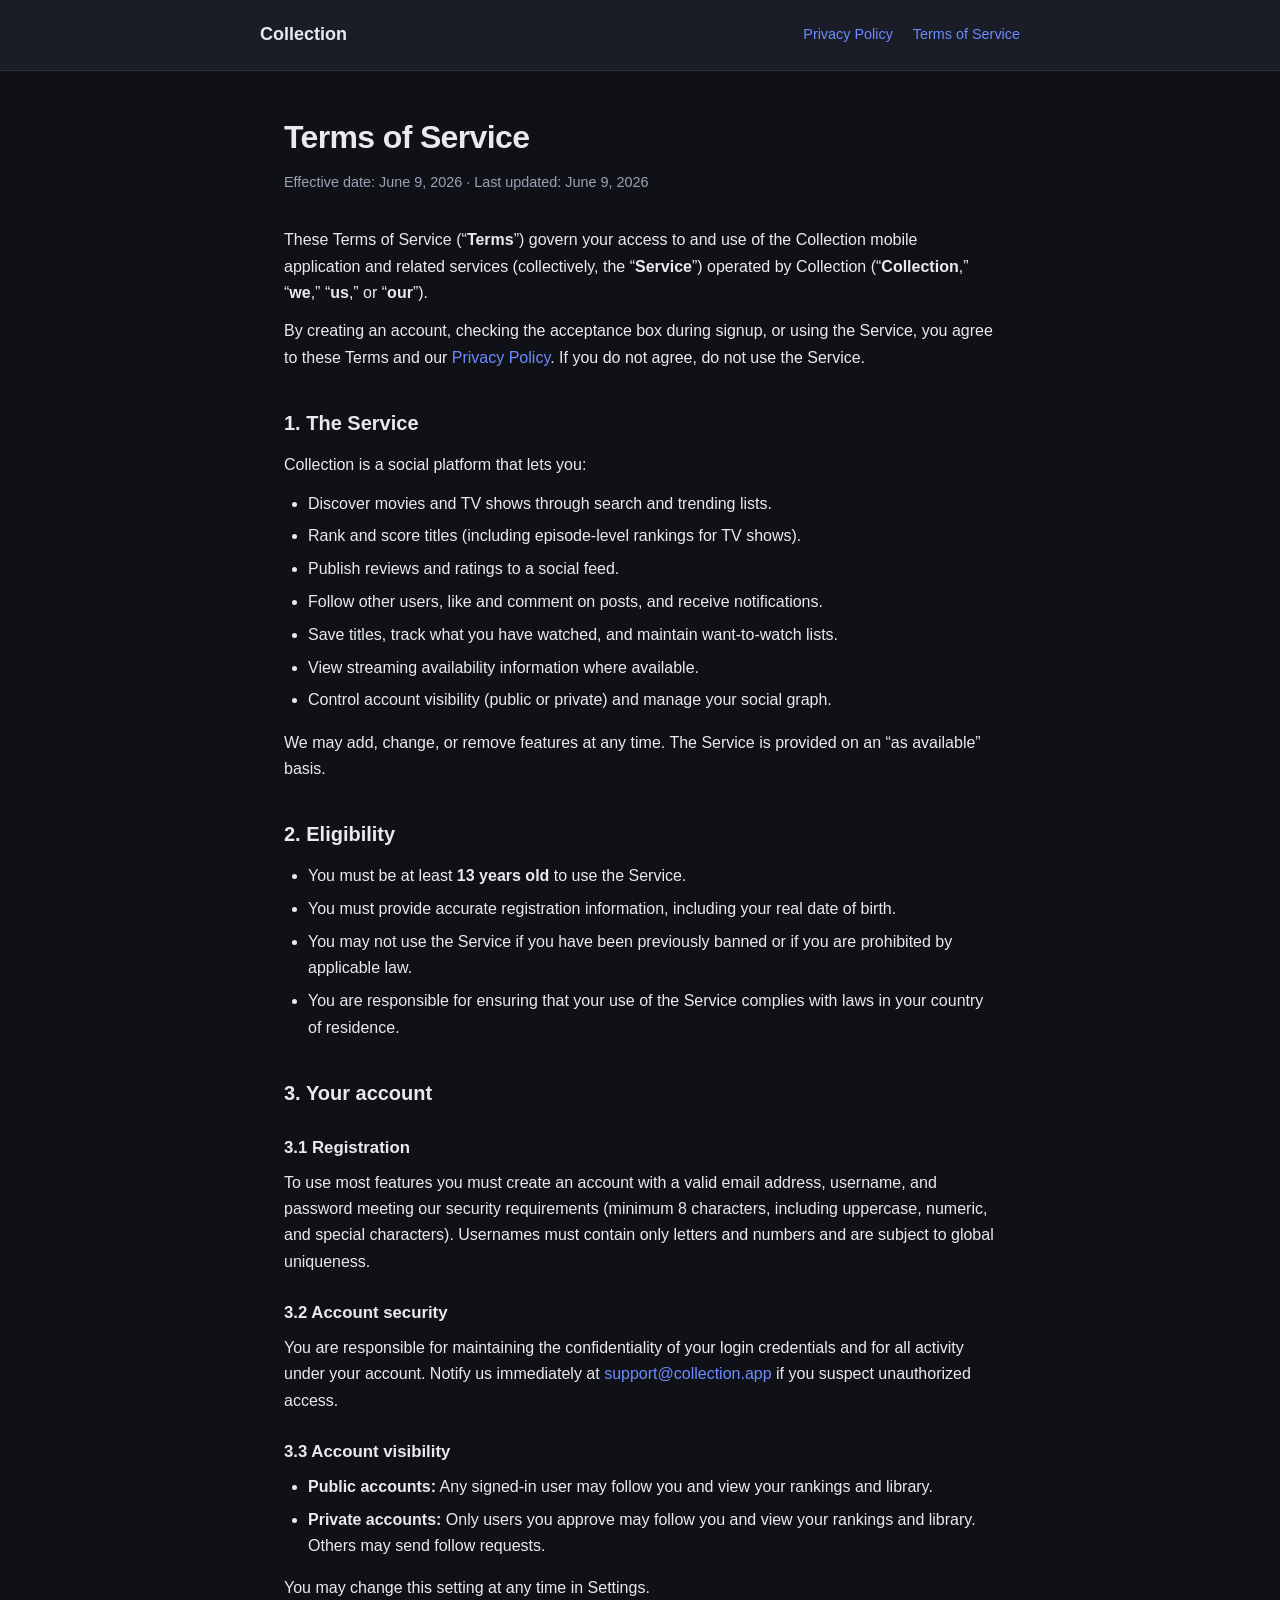
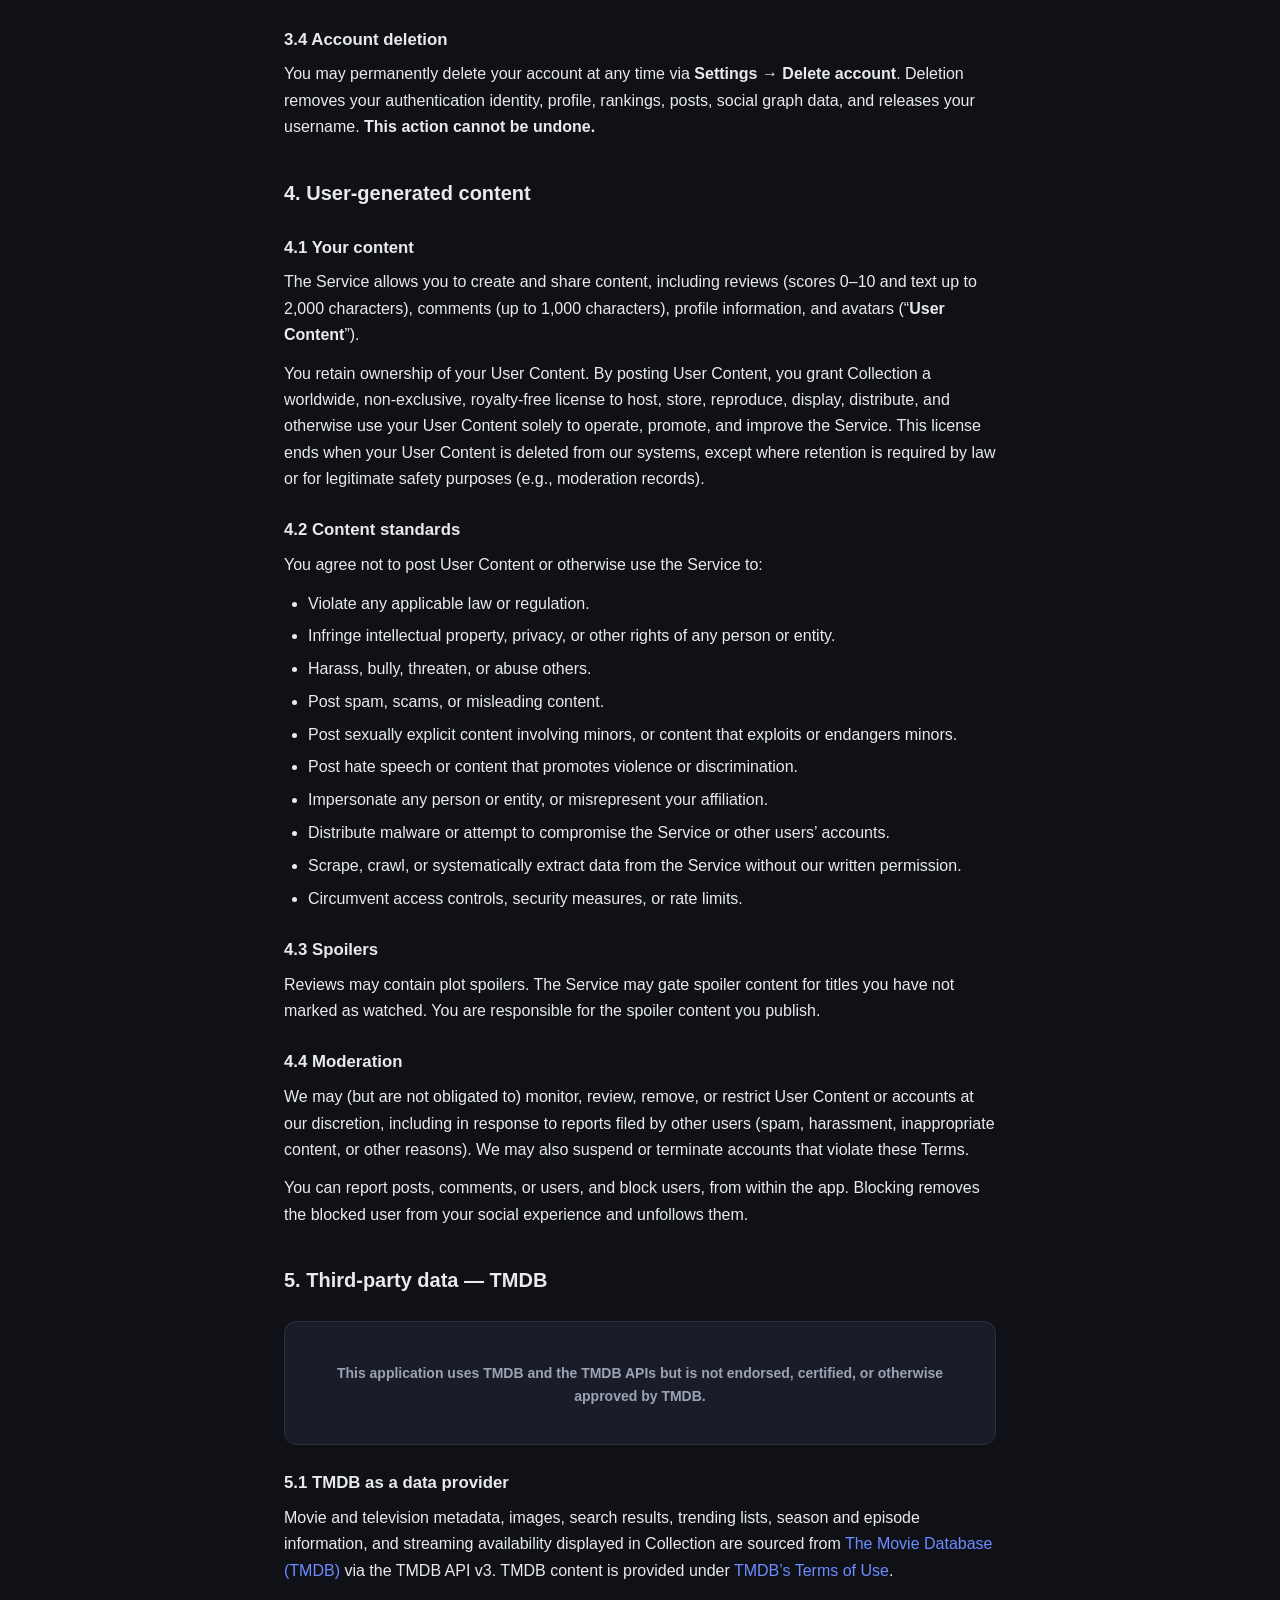
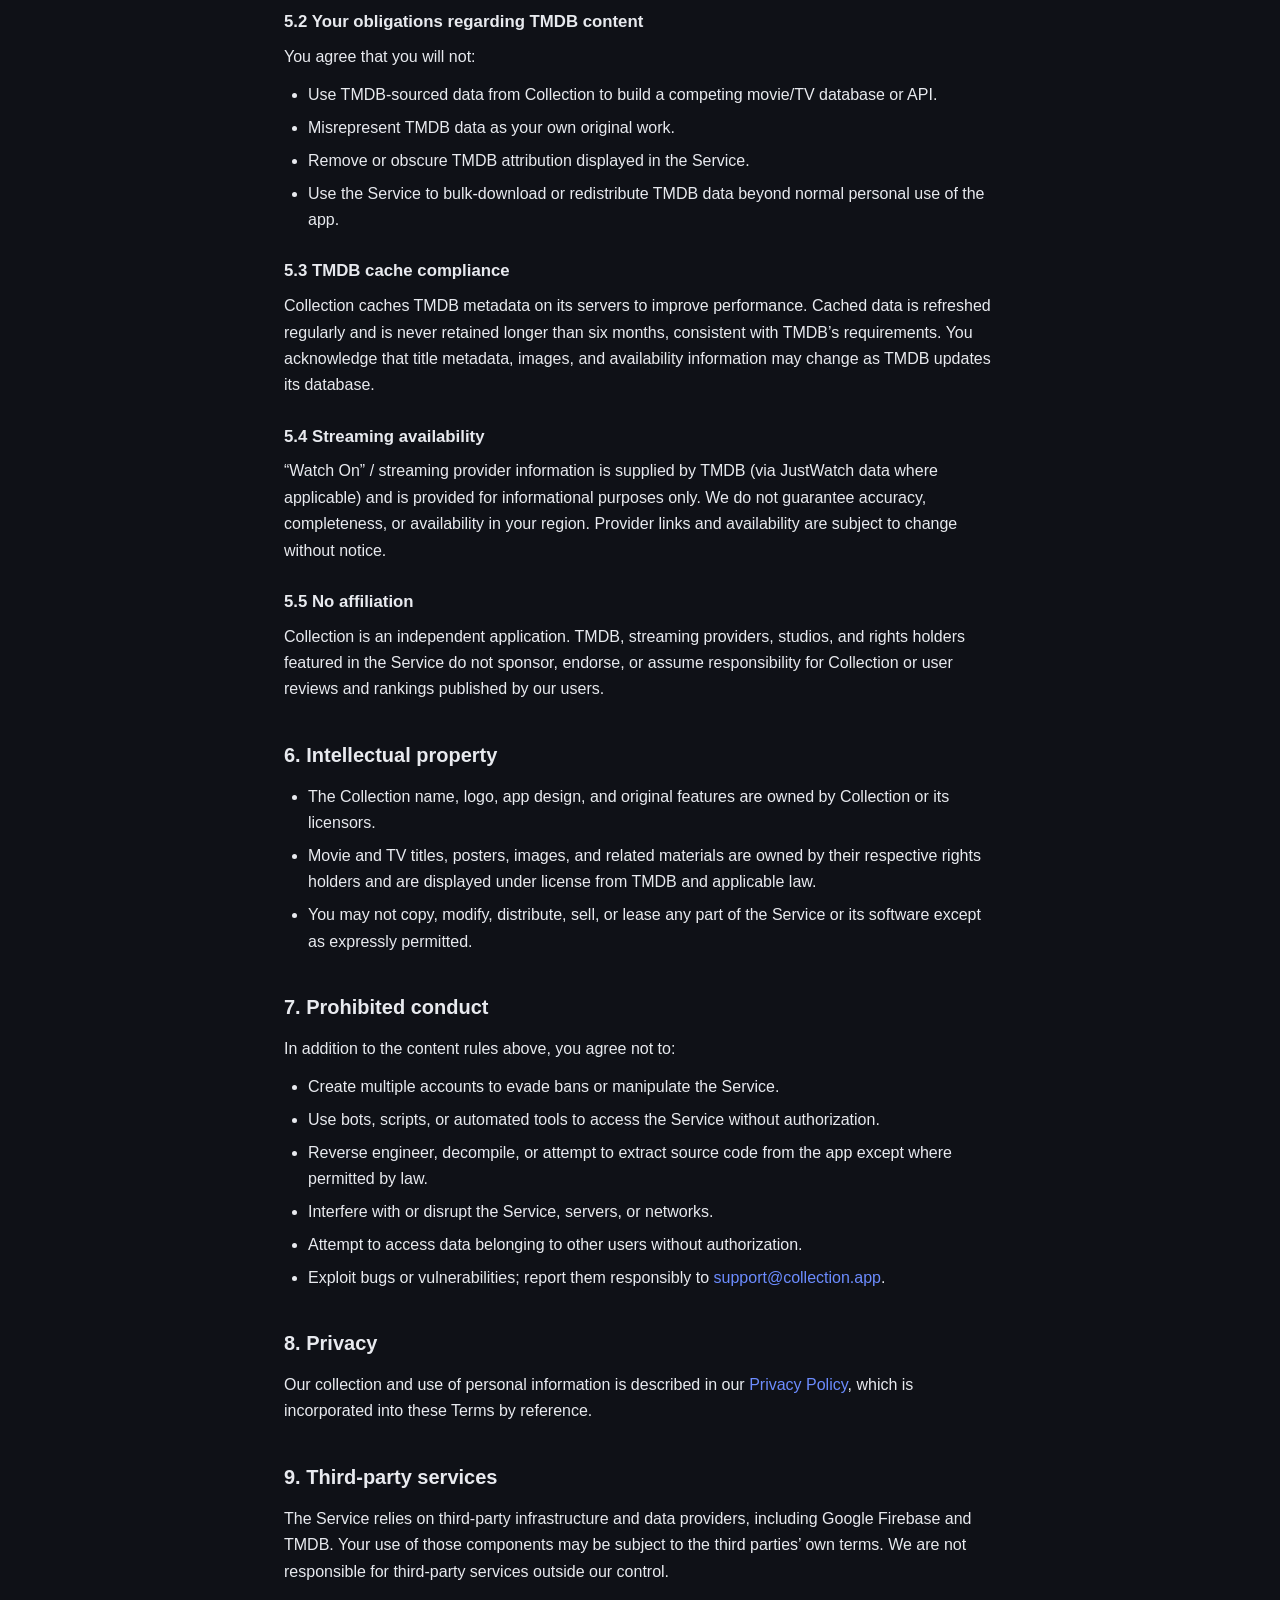
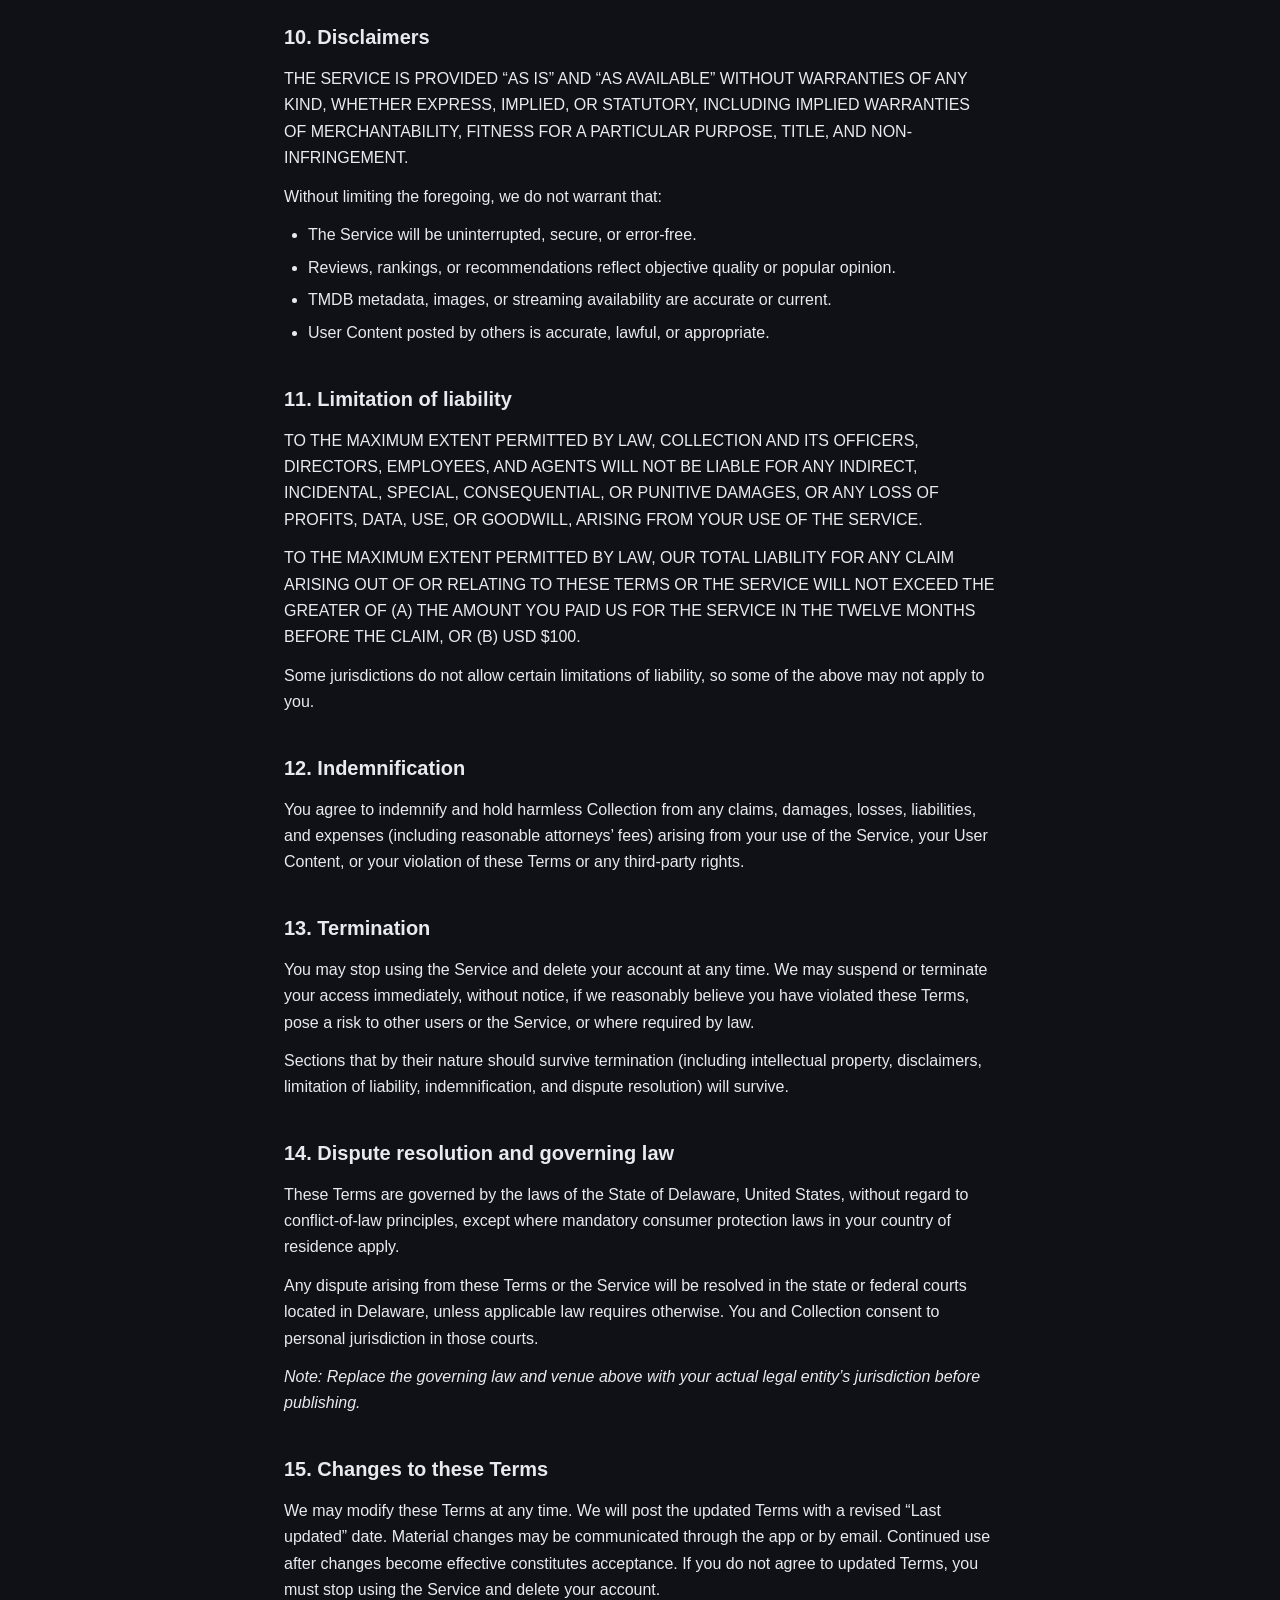
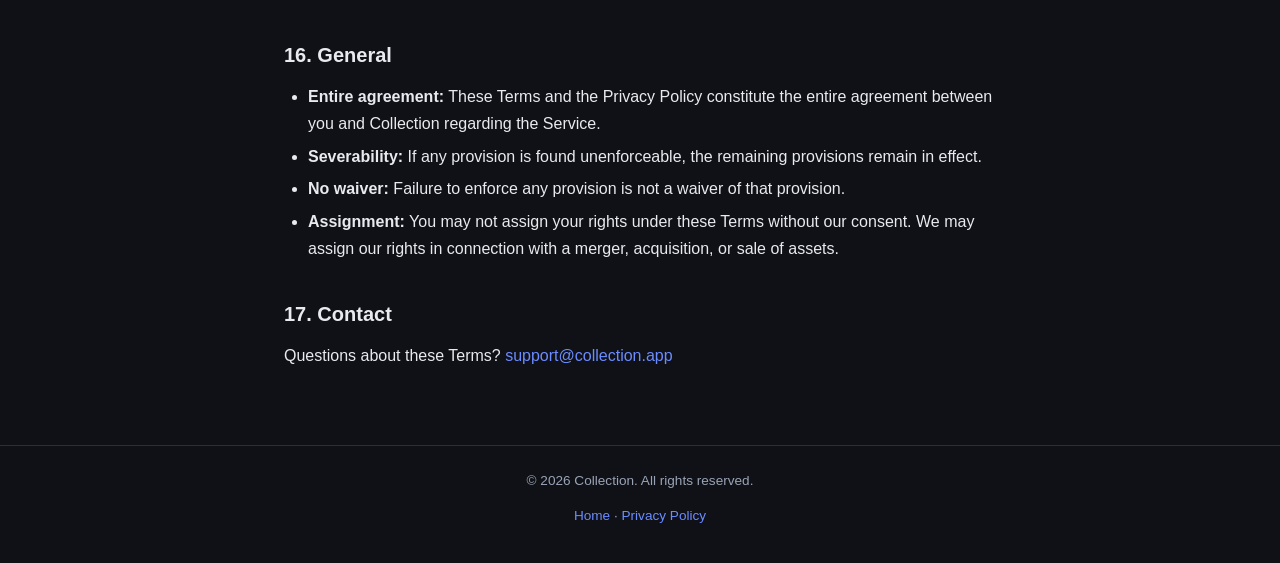
==== terms.html @ 260da407 "Create terms.html" ====
<!DOCTYPE html>
<html lang="en">
<head>
  <meta charset="UTF-8" />
  <meta name="viewport" content="width=device-width, initial-scale=1.0" />
  <meta name="description" content="Terms of Service for the Collection app." />
  <title>Terms of Service — Collection</title>
  <link rel="stylesheet" href="styles.css" />
</head>
<body>
  <header class="site-header">
    <div class="site-header-inner">
      <a href="index.html" class="brand">Collection</a>
      <nav class="nav-links">
        <a href="privacy.html">Privacy Policy</a>
        <a href="terms.html">Terms of Service</a>
      </nav>
    </div>
  </header>

  <main>
    <h1>Terms of Service</h1>
    <p class="meta">Effective date: June 9, 2026 · Last updated: June 9, 2026</p>

    <p>
      These Terms of Service (“<strong>Terms</strong>”) govern your access to and use of the
      Collection mobile application and related services (collectively, the “<strong>Service</strong>”)
      operated by Collection (“<strong>Collection</strong>,” “<strong>we</strong>,” “<strong>us</strong>,”
      or “<strong>our</strong>”).
    </p>
    <p>
      By creating an account, checking the acceptance box during signup, or using the Service,
      you agree to these Terms and our
      <a href="privacy.html">Privacy Policy</a>. If you do not agree, do not use the Service.
    </p>

    <h2>1. The Service</h2>
    <p>Collection is a social platform that lets you:</p>
    <ul>
      <li>Discover movies and TV shows through search and trending lists.</li>
      <li>Rank and score titles (including episode-level rankings for TV shows).</li>
      <li>Publish reviews and ratings to a social feed.</li>
      <li>Follow other users, like and comment on posts, and receive notifications.</li>
      <li>Save titles, track what you have watched, and maintain want-to-watch lists.</li>
      <li>View streaming availability information where available.</li>
      <li>Control account visibility (public or private) and manage your social graph.</li>
    </ul>
    <p>
      We may add, change, or remove features at any time. The Service is provided on an
      “as available” basis.
    </p>

    <h2>2. Eligibility</h2>
    <ul>
      <li>You must be at least <strong>13 years old</strong> to use the Service.</li>
      <li>You must provide accurate registration information, including your real date of birth.</li>
      <li>You may not use the Service if you have been previously banned or if you are prohibited by applicable law.</li>
      <li>You are responsible for ensuring that your use of the Service complies with laws in your country of residence.</li>
    </ul>

    <h2>3. Your account</h2>

    <h3>3.1 Registration</h3>
    <p>
      To use most features you must create an account with a valid email address, username,
      and password meeting our security requirements (minimum 8 characters, including uppercase,
      numeric, and special characters). Usernames must contain only letters and numbers and
      are subject to global uniqueness.
    </p>

    <h3>3.2 Account security</h3>
    <p>
      You are responsible for maintaining the confidentiality of your login credentials and
      for all activity under your account. Notify us immediately at
      <a href="mailto:support@collection.app">support@collection.app</a> if you suspect
      unauthorized access.
    </p>

    <h3>3.3 Account visibility</h3>
    <ul>
      <li><strong>Public accounts:</strong> Any signed-in user may follow you and view your rankings and library.</li>
      <li><strong>Private accounts:</strong> Only users you approve may follow you and view your rankings and library. Others may send follow requests.</li>
    </ul>
    <p>You may change this setting at any time in Settings.</p>

    <h3>3.4 Account deletion</h3>
    <p>
      You may permanently delete your account at any time via <strong>Settings → Delete account</strong>.
      Deletion removes your authentication identity, profile, rankings, posts, social graph data,
      and releases your username. <strong>This action cannot be undone.</strong>
    </p>

    <h2>4. User-generated content</h2>

    <h3>4.1 Your content</h3>
    <p>
      The Service allows you to create and share content, including reviews (scores 0–10 and
      text up to 2,000 characters), comments (up to 1,000 characters), profile information,
      and avatars (“<strong>User Content</strong>”).
    </p>
    <p>
      You retain ownership of your User Content. By posting User Content, you grant Collection
      a worldwide, non-exclusive, royalty-free license to host, store, reproduce, display,
      distribute, and otherwise use your User Content solely to operate, promote, and improve
      the Service. This license ends when your User Content is deleted from our systems,
      except where retention is required by law or for legitimate safety purposes (e.g.,
      moderation records).
    </p>

    <h3>4.2 Content standards</h3>
    <p>You agree not to post User Content or otherwise use the Service to:</p>
    <ul>
      <li>Violate any applicable law or regulation.</li>
      <li>Infringe intellectual property, privacy, or other rights of any person or entity.</li>
      <li>Harass, bully, threaten, or abuse others.</li>
      <li>Post spam, scams, or misleading content.</li>
      <li>Post sexually explicit content involving minors, or content that exploits or endangers minors.</li>
      <li>Post hate speech or content that promotes violence or discrimination.</li>
      <li>Impersonate any person or entity, or misrepresent your affiliation.</li>
      <li>Distribute malware or attempt to compromise the Service or other users’ accounts.</li>
      <li>Scrape, crawl, or systematically extract data from the Service without our written permission.</li>
      <li>Circumvent access controls, security measures, or rate limits.</li>
    </ul>

    <h3>4.3 Spoilers</h3>
    <p>
      Reviews may contain plot spoilers. The Service may gate spoiler content for titles you
      have not marked as watched. You are responsible for the spoiler content you publish.
    </p>

    <h3>4.4 Moderation</h3>
    <p>
      We may (but are not obligated to) monitor, review, remove, or restrict User Content
      or accounts at our discretion, including in response to reports filed by other users
      (spam, harassment, inappropriate content, or other reasons). We may also suspend or
      terminate accounts that violate these Terms.
    </p>
    <p>
      You can report posts, comments, or users, and block users, from within the app.
      Blocking removes the blocked user from your social experience and unfollows them.
    </p>

    <h2>5. Third-party data — TMDB</h2>

    <div class="card">
      <p class="tmdb-notice">
        <strong>This application uses TMDB and the TMDB APIs but is not endorsed, certified,
        or otherwise approved by TMDB.</strong>
      </p>
    </div>

    <h3>5.1 TMDB as a data provider</h3>
    <p>
      Movie and television metadata, images, search results, trending lists, season and episode
      information, and streaming availability displayed in Collection are sourced from
      <a href="https://www.themoviedb.org/" target="_blank" rel="noopener">The Movie Database (TMDB)</a>
      via the TMDB API v3. TMDB content is provided under
      <a href="https://www.themoviedb.org/terms-of-use" target="_blank" rel="noopener">TMDB’s Terms of Use</a>.
    </p>

    <h3>5.2 Your obligations regarding TMDB content</h3>
    <p>You agree that you will not:</p>
    <ul>
      <li>Use TMDB-sourced data from Collection to build a competing movie/TV database or API.</li>
      <li>Misrepresent TMDB data as your own original work.</li>
      <li>Remove or obscure TMDB attribution displayed in the Service.</li>
      <li>Use the Service to bulk-download or redistribute TMDB data beyond normal personal use of the app.</li>
    </ul>

    <h3>5.3 TMDB cache compliance</h3>
    <p>
      Collection caches TMDB metadata on its servers to improve performance. Cached data is
      refreshed regularly and is never retained longer than six months, consistent with TMDB’s
      requirements. You acknowledge that title metadata, images, and availability information
      may change as TMDB updates its database.
    </p>

    <h3>5.4 Streaming availability</h3>
    <p>
      “Watch On” / streaming provider information is supplied by TMDB (via JustWatch data
      where applicable) and is provided for informational purposes only. We do not guarantee
      accuracy, completeness, or availability in your region. Provider links and availability
      are subject to change without notice.
    </p>

    <h3>5.5 No affiliation</h3>
    <p>
      Collection is an independent application. TMDB, streaming providers, studios, and rights
      holders featured in the Service do not sponsor, endorse, or assume responsibility for
      Collection or user reviews and rankings published by our users.
    </p>

    <h2>6. Intellectual property</h2>
    <ul>
      <li>The Collection name, logo, app design, and original features are owned by Collection or its licensors.</li>
      <li>Movie and TV titles, posters, images, and related materials are owned by their respective rights holders and are displayed under license from TMDB and applicable law.</li>
      <li>You may not copy, modify, distribute, sell, or lease any part of the Service or its software except as expressly permitted.</li>
    </ul>

    <h2>7. Prohibited conduct</h2>
    <p>In addition to the content rules above, you agree not to:</p>
    <ul>
      <li>Create multiple accounts to evade bans or manipulate the Service.</li>
      <li>Use bots, scripts, or automated tools to access the Service without authorization.</li>
      <li>Reverse engineer, decompile, or attempt to extract source code from the app except where permitted by law.</li>
      <li>Interfere with or disrupt the Service, servers, or networks.</li>
      <li>Attempt to access data belonging to other users without authorization.</li>
      <li>Exploit bugs or vulnerabilities; report them responsibly to
        <a href="mailto:support@collection.app">support@collection.app</a>.</li>
    </ul>

    <h2>8. Privacy</h2>
    <p>
      Our collection and use of personal information is described in our
      <a href="privacy.html">Privacy Policy</a>, which is incorporated into these Terms by reference.
    </p>

    <h2>9. Third-party services</h2>
    <p>
      The Service relies on third-party infrastructure and data providers, including
      Google Firebase and TMDB. Your use of those components may be subject to the third
      parties’ own terms. We are not responsible for third-party services outside our control.
    </p>

    <h2>10. Disclaimers</h2>
    <p>
      THE SERVICE IS PROVIDED “AS IS” AND “AS AVAILABLE” WITHOUT WARRANTIES OF ANY KIND,
      WHETHER EXPRESS, IMPLIED, OR STATUTORY, INCLUDING IMPLIED WARRANTIES OF MERCHANTABILITY,
      FITNESS FOR A PARTICULAR PURPOSE, TITLE, AND NON-INFRINGEMENT.
    </p>
    <p>Without limiting the foregoing, we do not warrant that:</p>
    <ul>
      <li>The Service will be uninterrupted, secure, or error-free.</li>
      <li>Reviews, rankings, or recommendations reflect objective quality or popular opinion.</li>
      <li>TMDB metadata, images, or streaming availability are accurate or current.</li>
      <li>User Content posted by others is accurate, lawful, or appropriate.</li>
    </ul>

    <h2>11. Limitation of liability</h2>
    <p>
      TO THE MAXIMUM EXTENT PERMITTED BY LAW, COLLECTION AND ITS OFFICERS, DIRECTORS, EMPLOYEES,
      AND AGENTS WILL NOT BE LIABLE FOR ANY INDIRECT, INCIDENTAL, SPECIAL, CONSEQUENTIAL, OR
      PUNITIVE DAMAGES, OR ANY LOSS OF PROFITS, DATA, USE, OR GOODWILL, ARISING FROM YOUR
      USE OF THE SERVICE.
    </p>
    <p>
      TO THE MAXIMUM EXTENT PERMITTED BY LAW, OUR TOTAL LIABILITY FOR ANY CLAIM ARISING OUT OF
      OR RELATING TO THESE TERMS OR THE SERVICE WILL NOT EXCEED THE GREATER OF (A) THE AMOUNT
      YOU PAID US FOR THE SERVICE IN THE TWELVE MONTHS BEFORE THE CLAIM, OR (B) USD $100.
    </p>
    <p>
      Some jurisdictions do not allow certain limitations of liability, so some of the above
      may not apply to you.
    </p>

    <h2>12. Indemnification</h2>
    <p>
      You agree to indemnify and hold harmless Collection from any claims, damages, losses,
      liabilities, and expenses (including reasonable attorneys’ fees) arising from your use of
      the Service, your User Content, or your violation of these Terms or any third-party rights.
    </p>

    <h2>13. Termination</h2>
    <p>
      You may stop using the Service and delete your account at any time. We may suspend or
      terminate your access immediately, without notice, if we reasonably believe you have
      violated these Terms, pose a risk to other users or the Service, or where required by law.
    </p>
    <p>
      Sections that by their nature should survive termination (including intellectual property,
      disclaimers, limitation of liability, indemnification, and dispute resolution) will survive.
    </p>

    <h2>14. Dispute resolution and governing law</h2>
    <p>
      These Terms are governed by the laws of the State of Delaware, United States, without
      regard to conflict-of-law principles, except where mandatory consumer protection laws
      in your country of residence apply.
    </p>
    <p>
      Any dispute arising from these Terms or the Service will be resolved in the state or
      federal courts located in Delaware, unless applicable law requires otherwise. You and
      Collection consent to personal jurisdiction in those courts.
    </p>
    <p>
      <em>Note: Replace the governing law and venue above with your actual legal entity’s
      jurisdiction before publishing.</em>
    </p>

    <h2>15. Changes to these Terms</h2>
    <p>
      We may modify these Terms at any time. We will post the updated Terms with a revised
      “Last updated” date. Material changes may be communicated through the app or by email.
      Continued use after changes become effective constitutes acceptance. If you do not agree
      to updated Terms, you must stop using the Service and delete your account.
    </p>

    <h2>16. General</h2>
    <ul>
      <li><strong>Entire agreement:</strong> These Terms and the Privacy Policy constitute the entire agreement between you and Collection regarding the Service.</li>
      <li><strong>Severability:</strong> If any provision is found unenforceable, the remaining provisions remain in effect.</li>
      <li><strong>No waiver:</strong> Failure to enforce any provision is not a waiver of that provision.</li>
      <li><strong>Assignment:</strong> You may not assign your rights under these Terms without our consent. We may assign our rights in connection with a merger, acquisition, or sale of assets.</li>
    </ul>

    <h2>17. Contact</h2>
    <p>
      Questions about these Terms?
      <a href="mailto:support@collection.app">support@collection.app</a>
    </p>
  </main>

  <footer class="site-footer">
    <p>© 2026 Collection. All rights reserved.</p>
    <p>
      <a href="index.html">Home</a> ·
      <a href="privacy.html">Privacy Policy</a>
    </p>
  </footer>
</body>
</html>
---- styles.css ----
:root {
  --bg: #0f1117;
  --surface: #1a1d27;
  --border: #2a2f3d;
  --text: #e8eaef;
  --text-muted: #9aa3b5;
  --accent: #6c8cff;
  --accent-hover: #8aa4ff;
  --max-width: 760px;
  --radius: 12px;
}

* { box-sizing: border-box; margin: 0; padding: 0; }

html { scroll-behavior: smooth; }

body {
  font-family: -apple-system, BlinkMacSystemFont, "Segoe UI", Roboto, Helvetica, Arial, sans-serif;
  background: var(--bg);
  color: var(--text);
  line-height: 1.65;
  font-size: 16px;
}

a { color: var(--accent); text-decoration: none; }
a:hover { color: var(--accent-hover); text-decoration: underline; }

.site-header {
  border-bottom: 1px solid var(--border);
  background: var(--surface);
  padding: 1.25rem 1.5rem;
}

.site-header-inner {
  max-width: var(--max-width);
  margin: 0 auto;
  display: flex;
  align-items: center;
  justify-content: space-between;
  gap: 1rem;
}

.brand {
  font-weight: 700;
  font-size: 1.125rem;
  color: var(--text);
  text-decoration: none;
}

.brand:hover { color: var(--accent); text-decoration: none; }

.nav-links {
  display: flex;
  gap: 1.25rem;
  font-size: 0.9rem;
}

main {
  max-width: var(--max-width);
  margin: 0 auto;
  padding: 2.5rem 1.5rem 4rem;
}

h1 {
  font-size: 2rem;
  font-weight: 700;
  margin-bottom: 0.5rem;
  letter-spacing: -0.02em;
}

h2 {
  font-size: 1.25rem;
  font-weight: 600;
  margin: 2.25rem 0 0.75rem;
  color: var(--text);
}

h3 {
  font-size: 1.05rem;
  font-weight: 600;
  margin: 1.5rem 0 0.5rem;
}

.meta {
  color: var(--text-muted);
  font-size: 0.9rem;
  margin-bottom: 2rem;
}

p, li { margin-bottom: 0.75rem; }

ul, ol {
  padding-left: 1.5rem;
  margin-bottom: 1rem;
}

li { margin-bottom: 0.4rem; }

.card {
  background: var(--surface);
  border: 1px solid var(--border);
  border-radius: var(--radius);
  padding: 1.5rem;
  margin: 1.5rem 0;
}

.card-muted { color: var(--text-muted); font-size: 0.9rem; }

.tmdb-notice {
  text-align: center;
  font-size: 0.875rem;
  color: var(--text-muted);
  margin-top: 1rem;
}

.hero {
  text-align: center;
  padding: 3rem 0 2rem;
}

.hero h1 { font-size: 2.5rem; }

.hero p {
  color: var(--text-muted);
  font-size: 1.1rem;
  max-width: 520px;
  margin: 0.75rem auto 2rem;
}

.btn-row {
  display: flex;
  gap: 1rem;
  justify-content: center;
  flex-wrap: wrap;
}

.btn {
  display: inline-block;
  padding: 0.75rem 1.5rem;
  border-radius: 8px;
  font-weight: 600;
  font-size: 0.95rem;
  text-decoration: none;
  transition: background 0.15s;
}

.btn-primary {
  background: var(--accent);
  color: #fff;
}

.btn-primary:hover {
  background: var(--accent-hover);
  color: #fff;
  text-decoration: none;
}

.btn-secondary {
  background: transparent;
  color: var(--text);
  border: 1px solid var(--border);
}

.btn-secondary:hover {
  border-color: var(--accent);
  color: var(--accent);
  text-decoration: none;
}

.site-footer {
  border-top: 1px solid var(--border);
  padding: 1.5rem;
  text-align: center;
  color: var(--text-muted);
  font-size: 0.85rem;
}

@media (max-width: 600px) {
  .nav-links { gap: 0.75rem; font-size: 0.8rem; }
  h1 { font-size: 1.6rem; }
  .hero h1 { font-size: 2rem; }
}
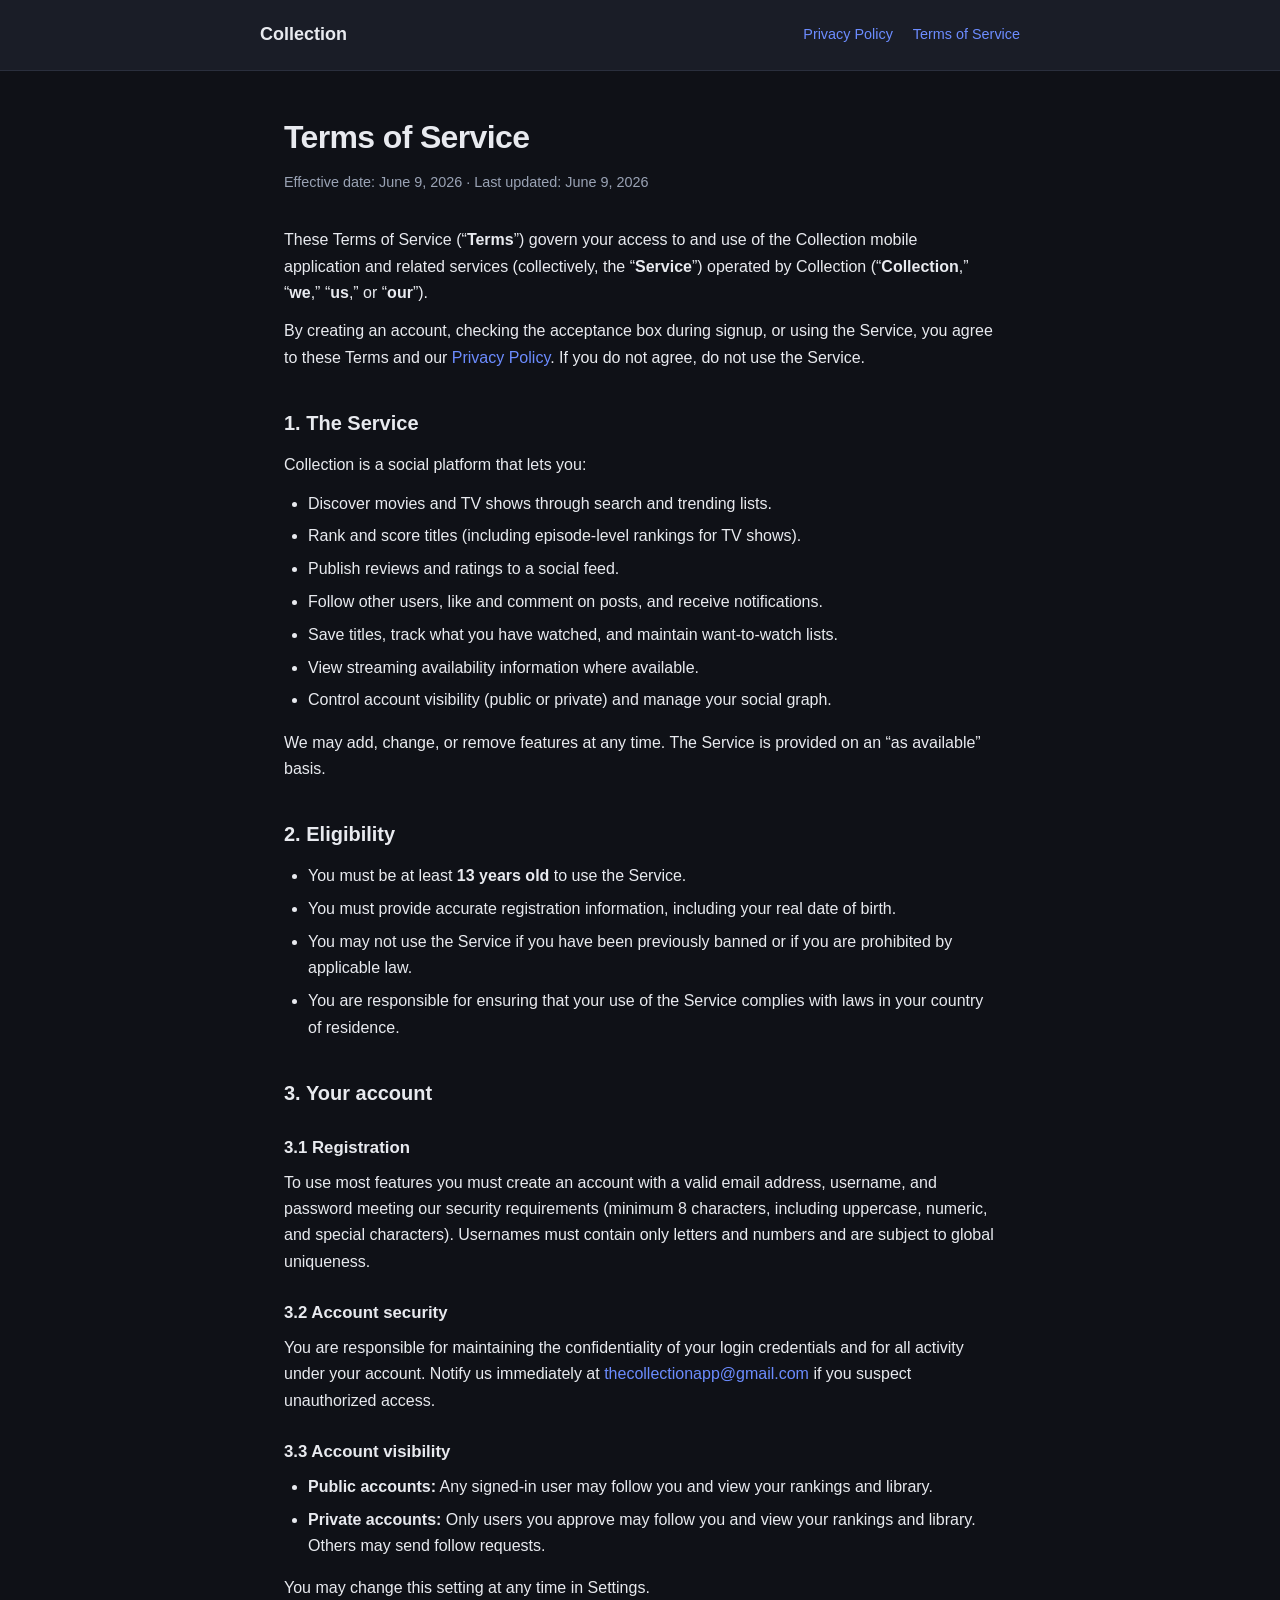
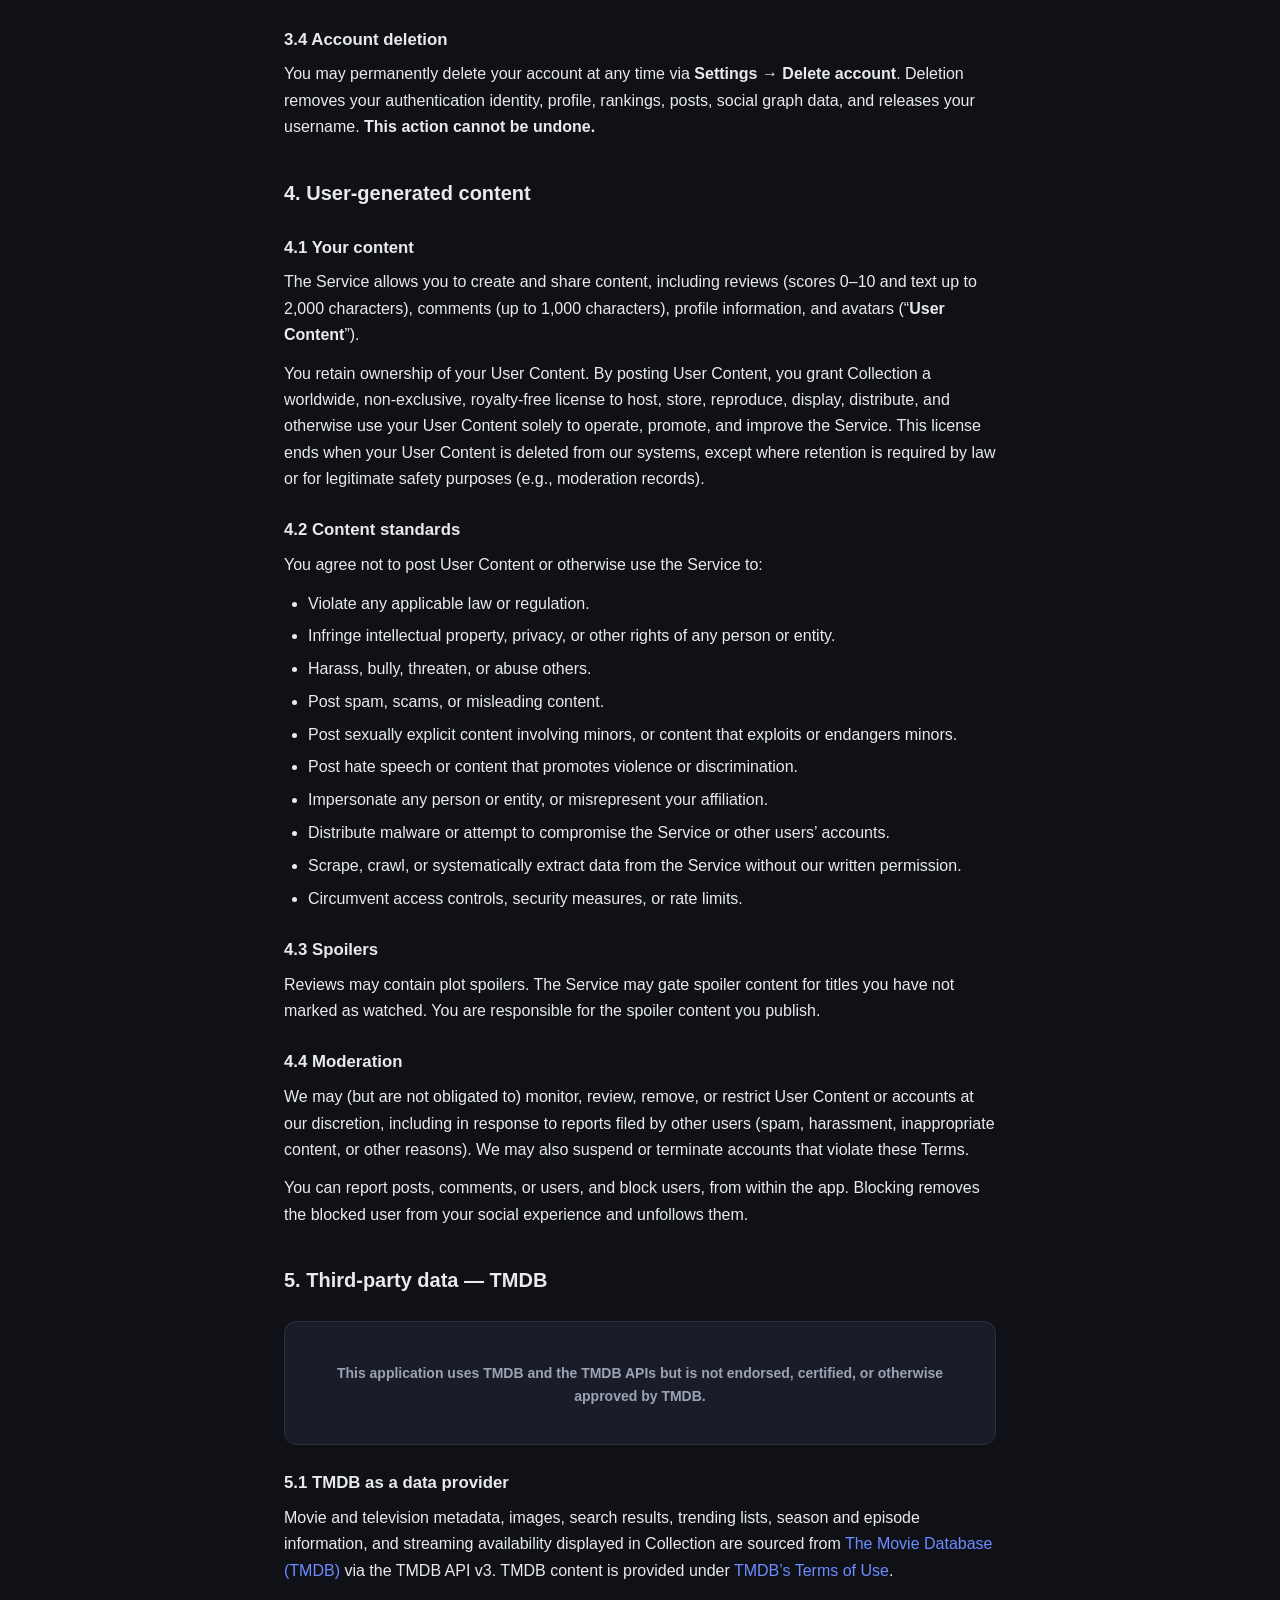
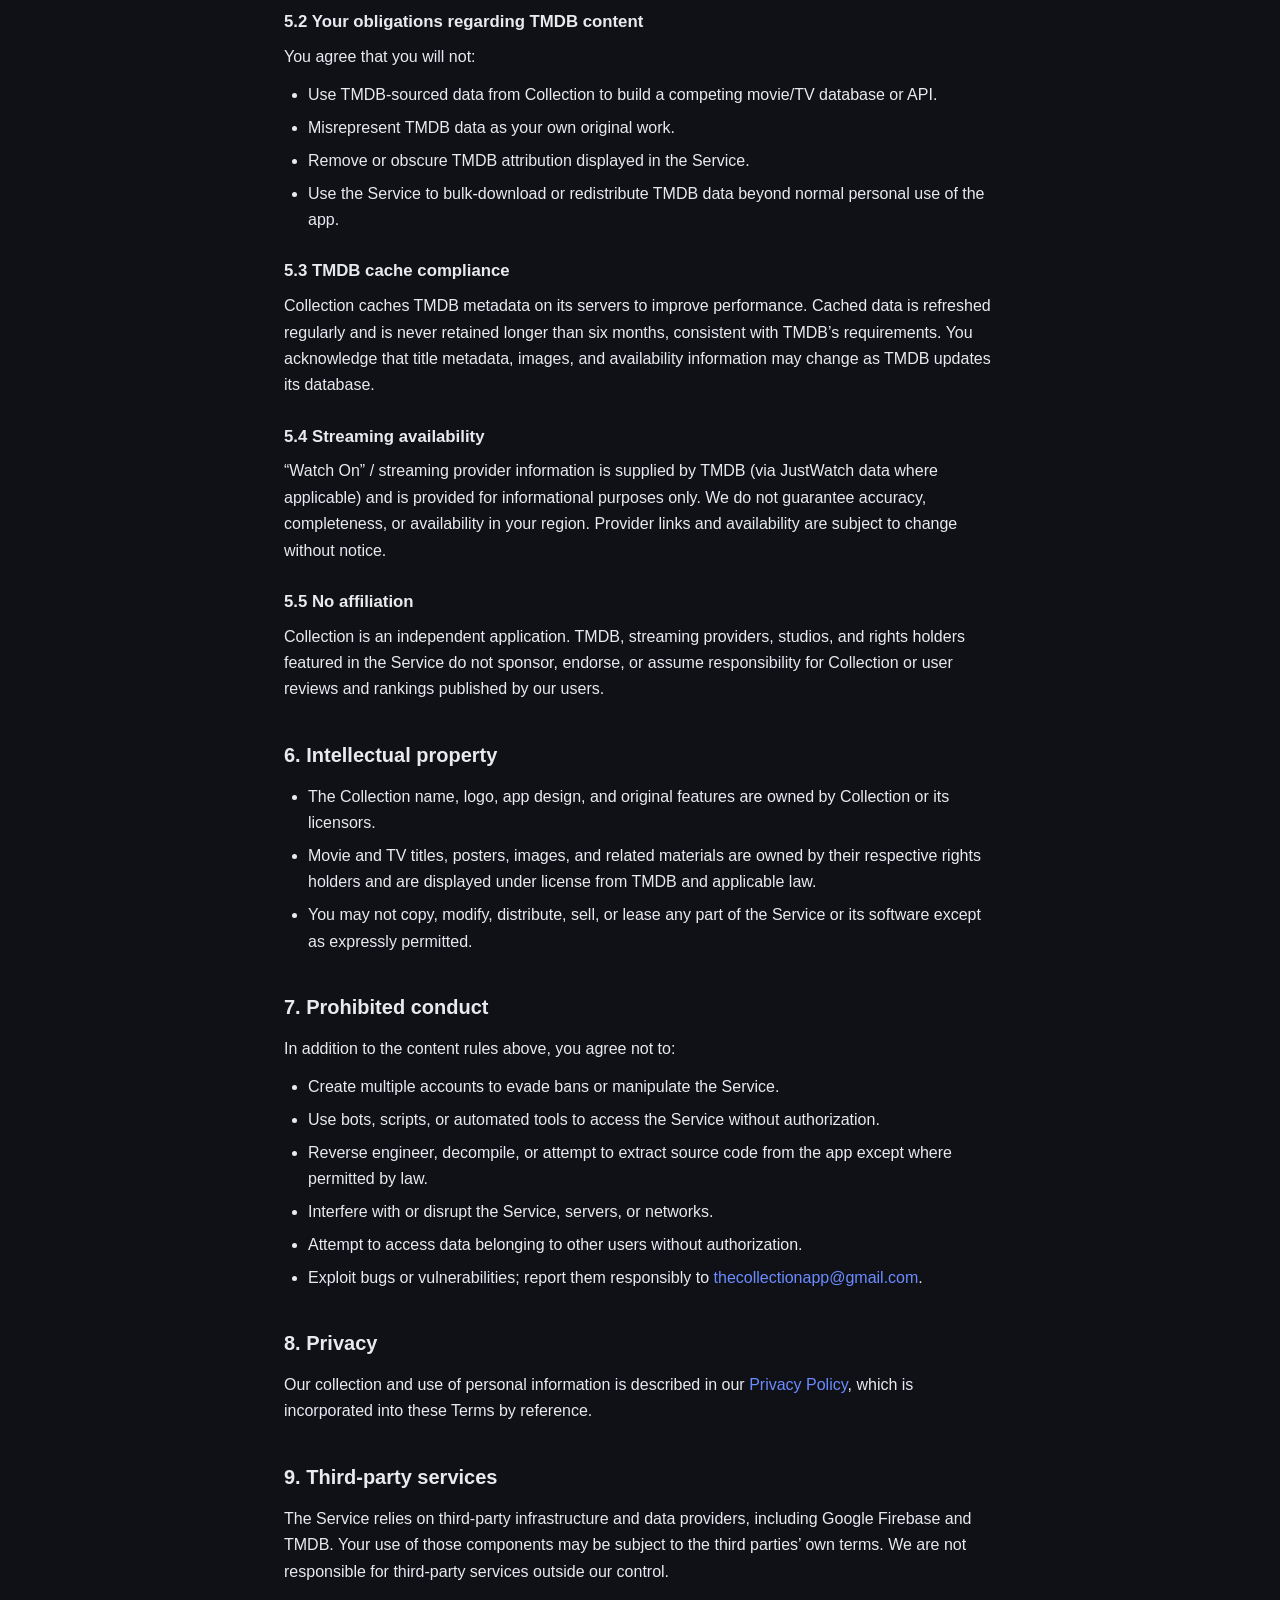
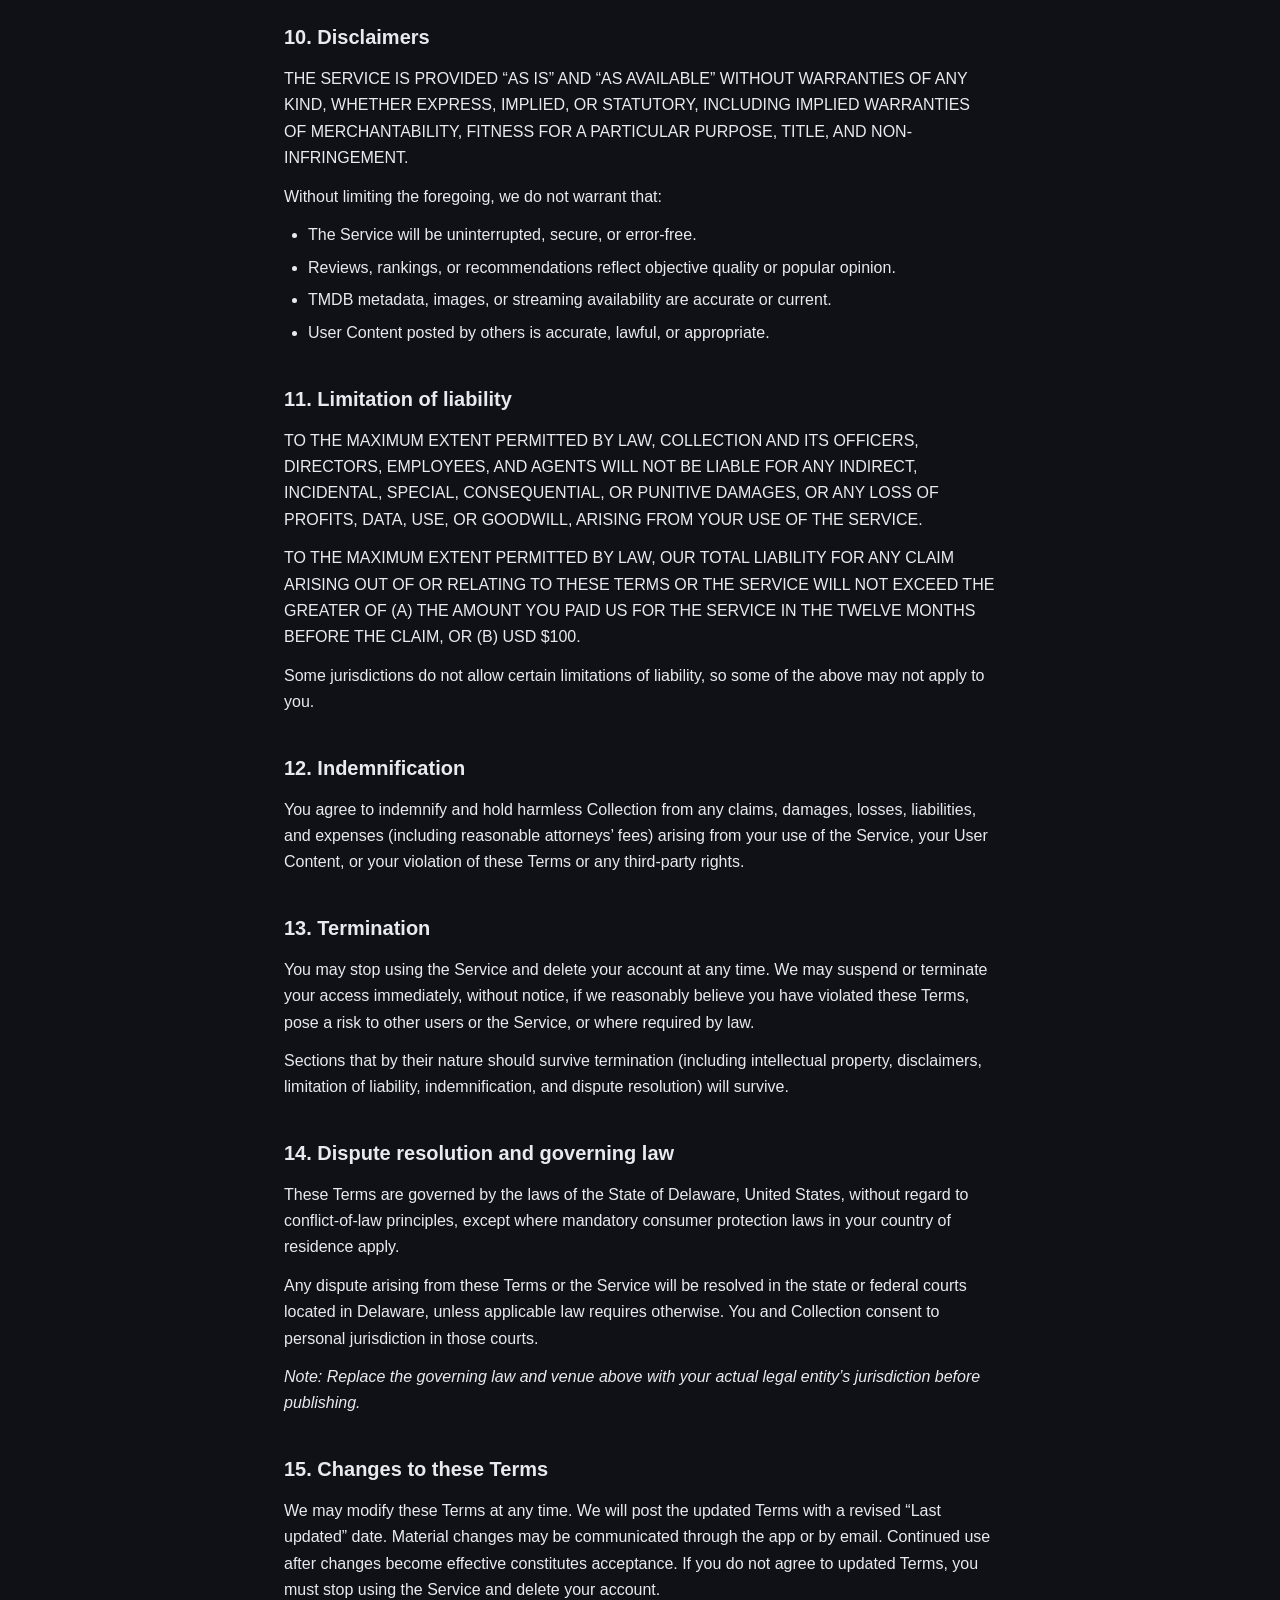
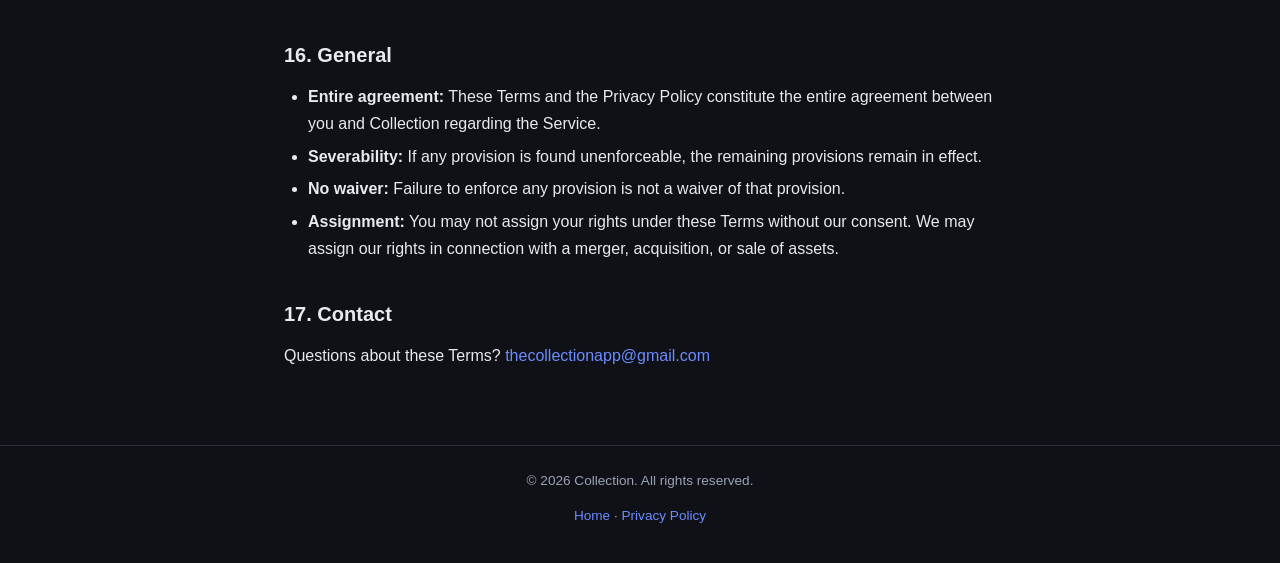
==== commit f0512146: "Update terms.html Update to <a href="mailto:thecollectionapp@gmail.com">thecollectionapp@gmail.com</" ====
--- a/terms.html
+++ b/terms.html
@@ -72,7 +72,7 @@
     <p>
       You are responsible for maintaining the confidentiality of your login credentials and
       for all activity under your account. Notify us immediately at
-      <a href="mailto:support@collection.app">support@collection.app</a> if you suspect
+      <a href="mailto:thecollectionapp@gmail.com">thecollectionapp@gmail.com</a> if you suspect
       unauthorized access.
     </p>
 
@@ -206,7 +206,7 @@
       <li>Interfere with or disrupt the Service, servers, or networks.</li>
       <li>Attempt to access data belonging to other users without authorization.</li>
       <li>Exploit bugs or vulnerabilities; report them responsibly to
-        <a href="mailto:support@collection.app">support@collection.app</a>.</li>
+        <a href="mailto:thecollectionapp@gmail.com">thecollectionapp@gmail.com</a>.</li>
     </ul>
 
     <h2>8. Privacy</h2>
@@ -306,7 +306,7 @@
     <h2>17. Contact</h2>
     <p>
       Questions about these Terms?
-      <a href="mailto:support@collection.app">support@collection.app</a>
+      <a href="mailto:thecollectionapp@gmail.com">thecollectionapp@gmail.com</a>
     </p>
   </main>
 
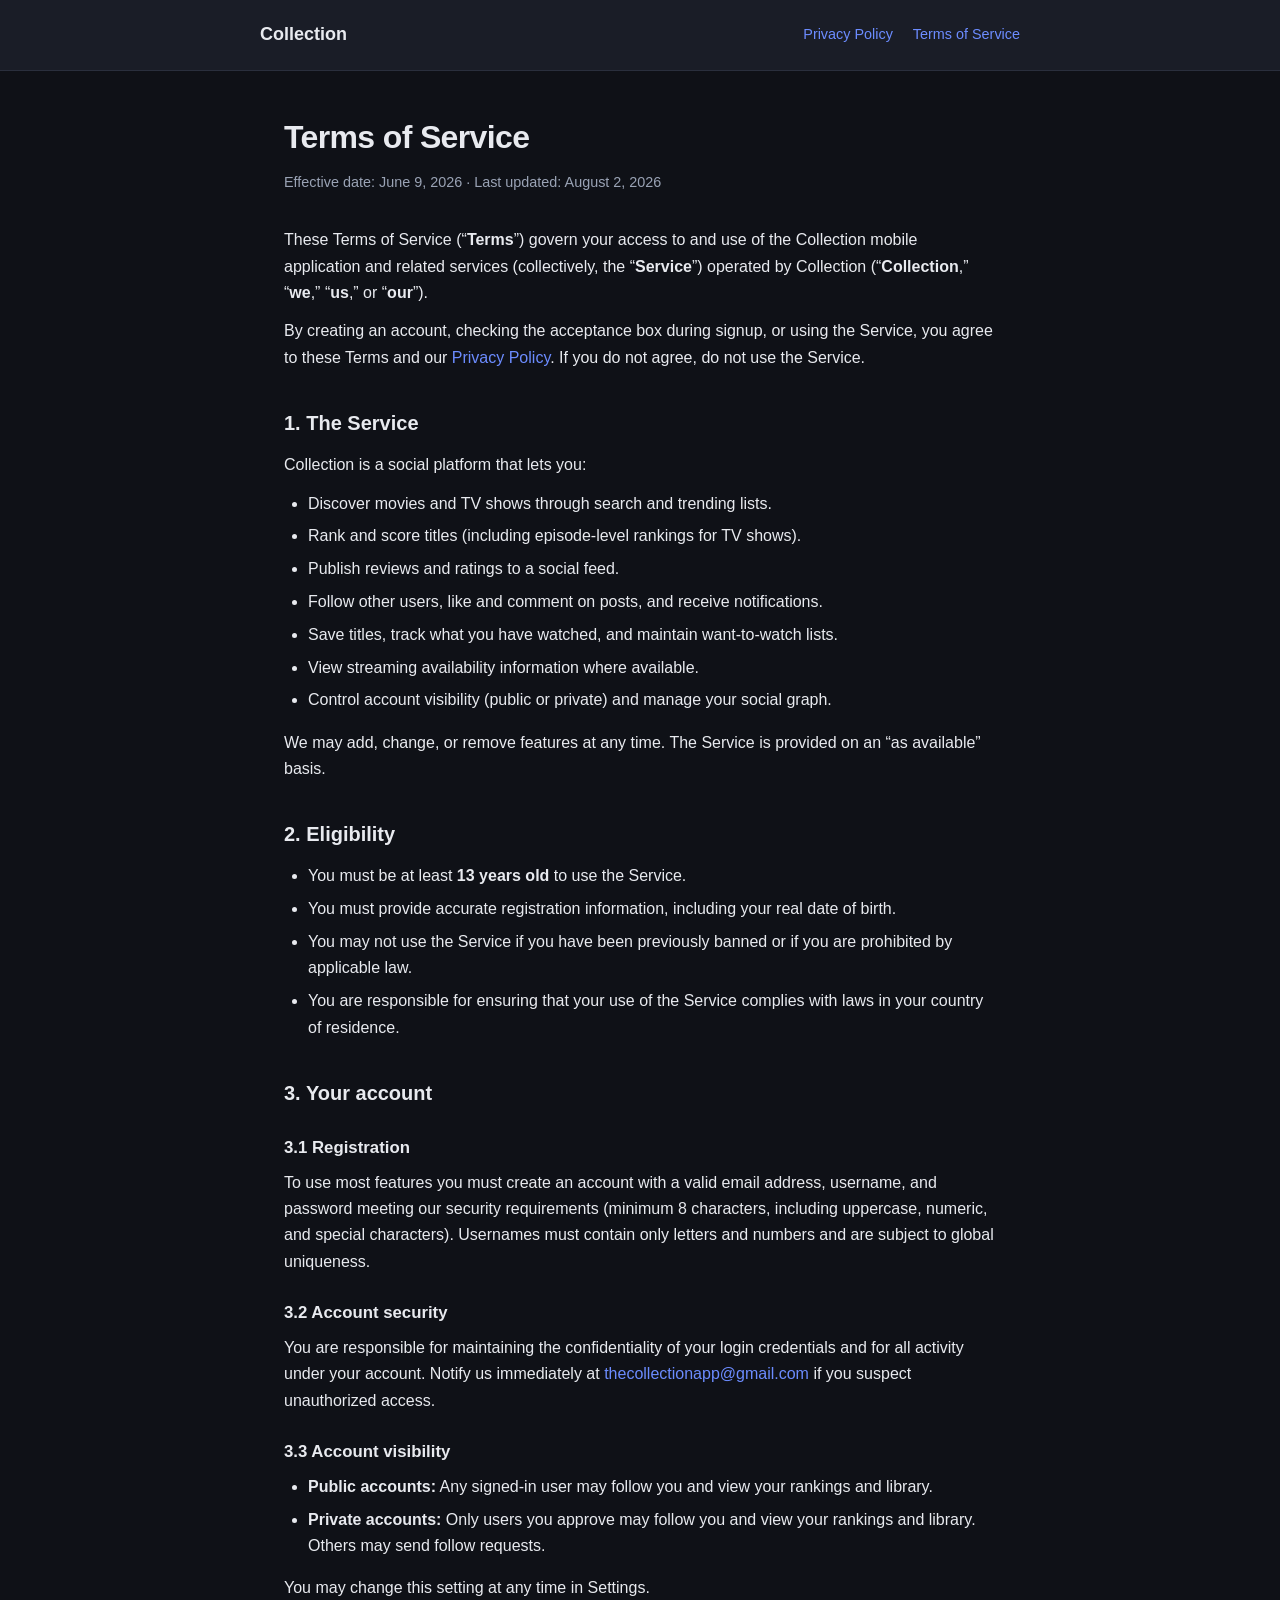
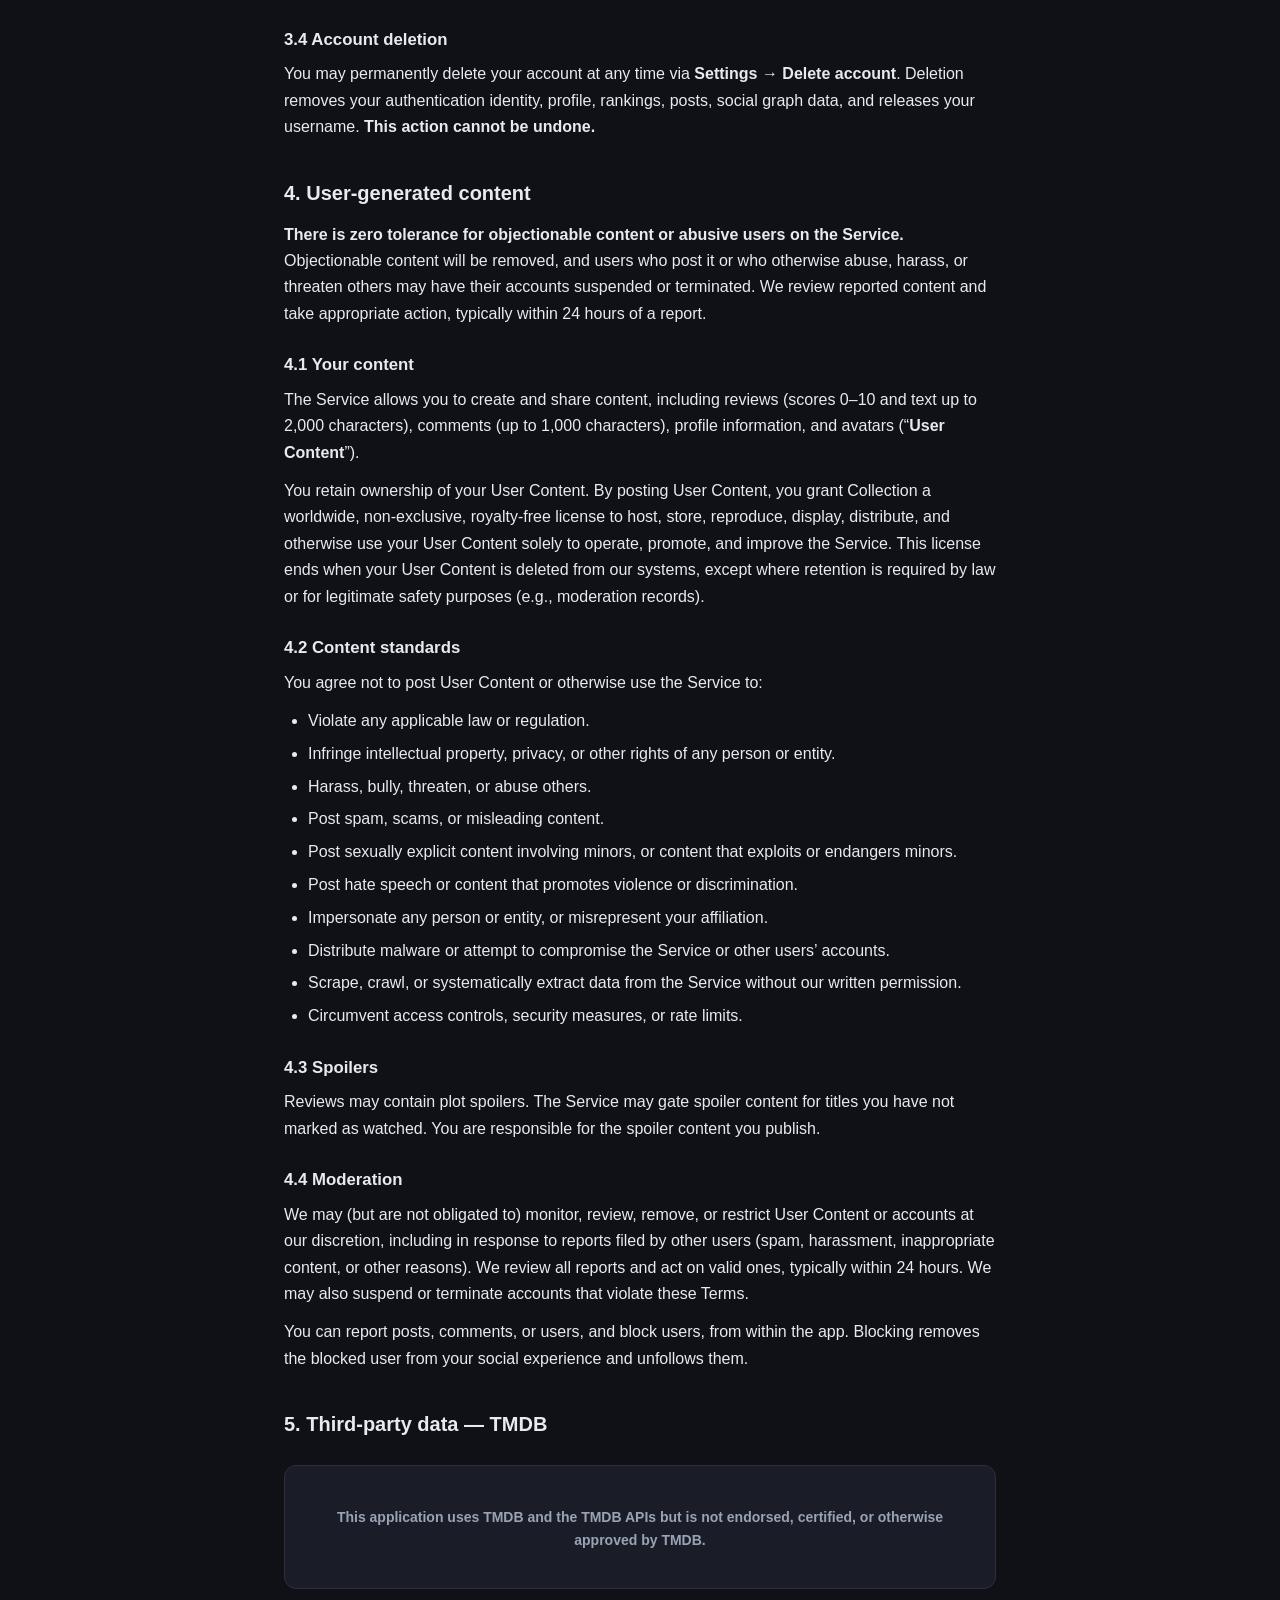
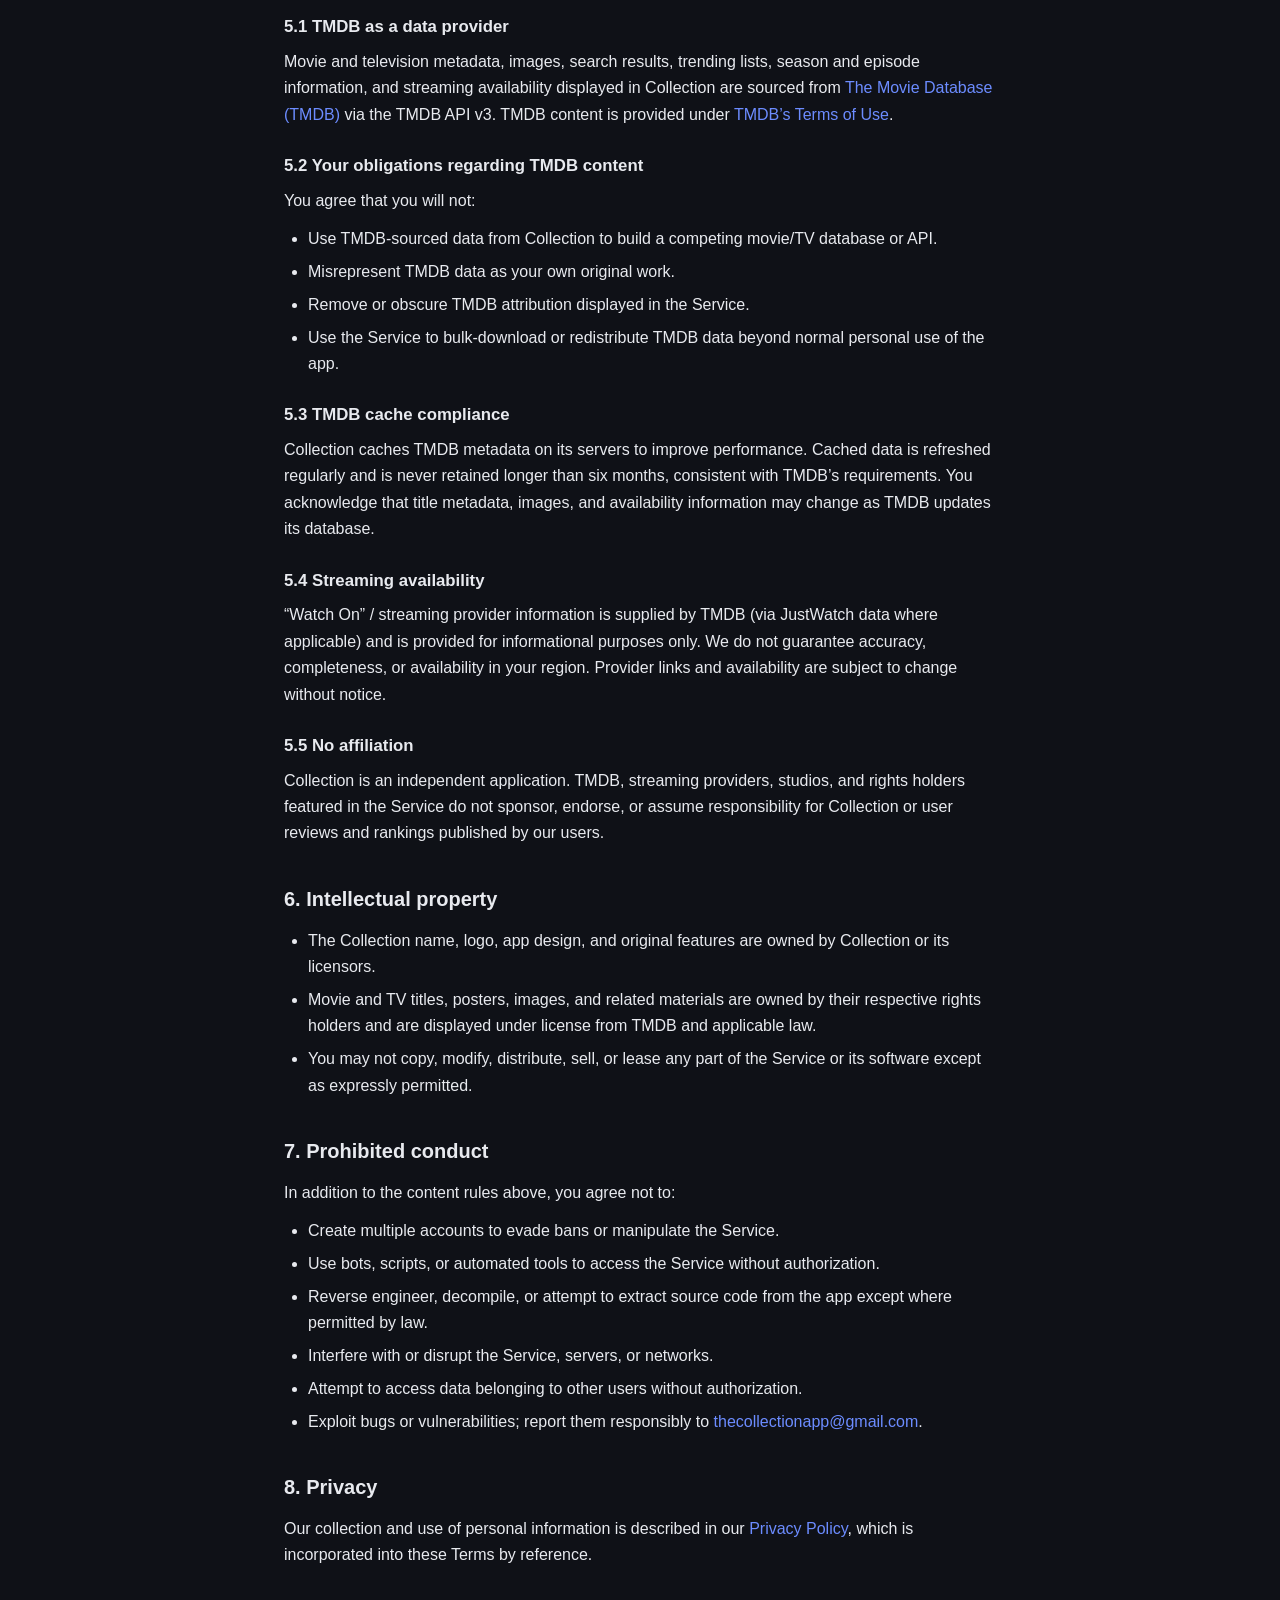
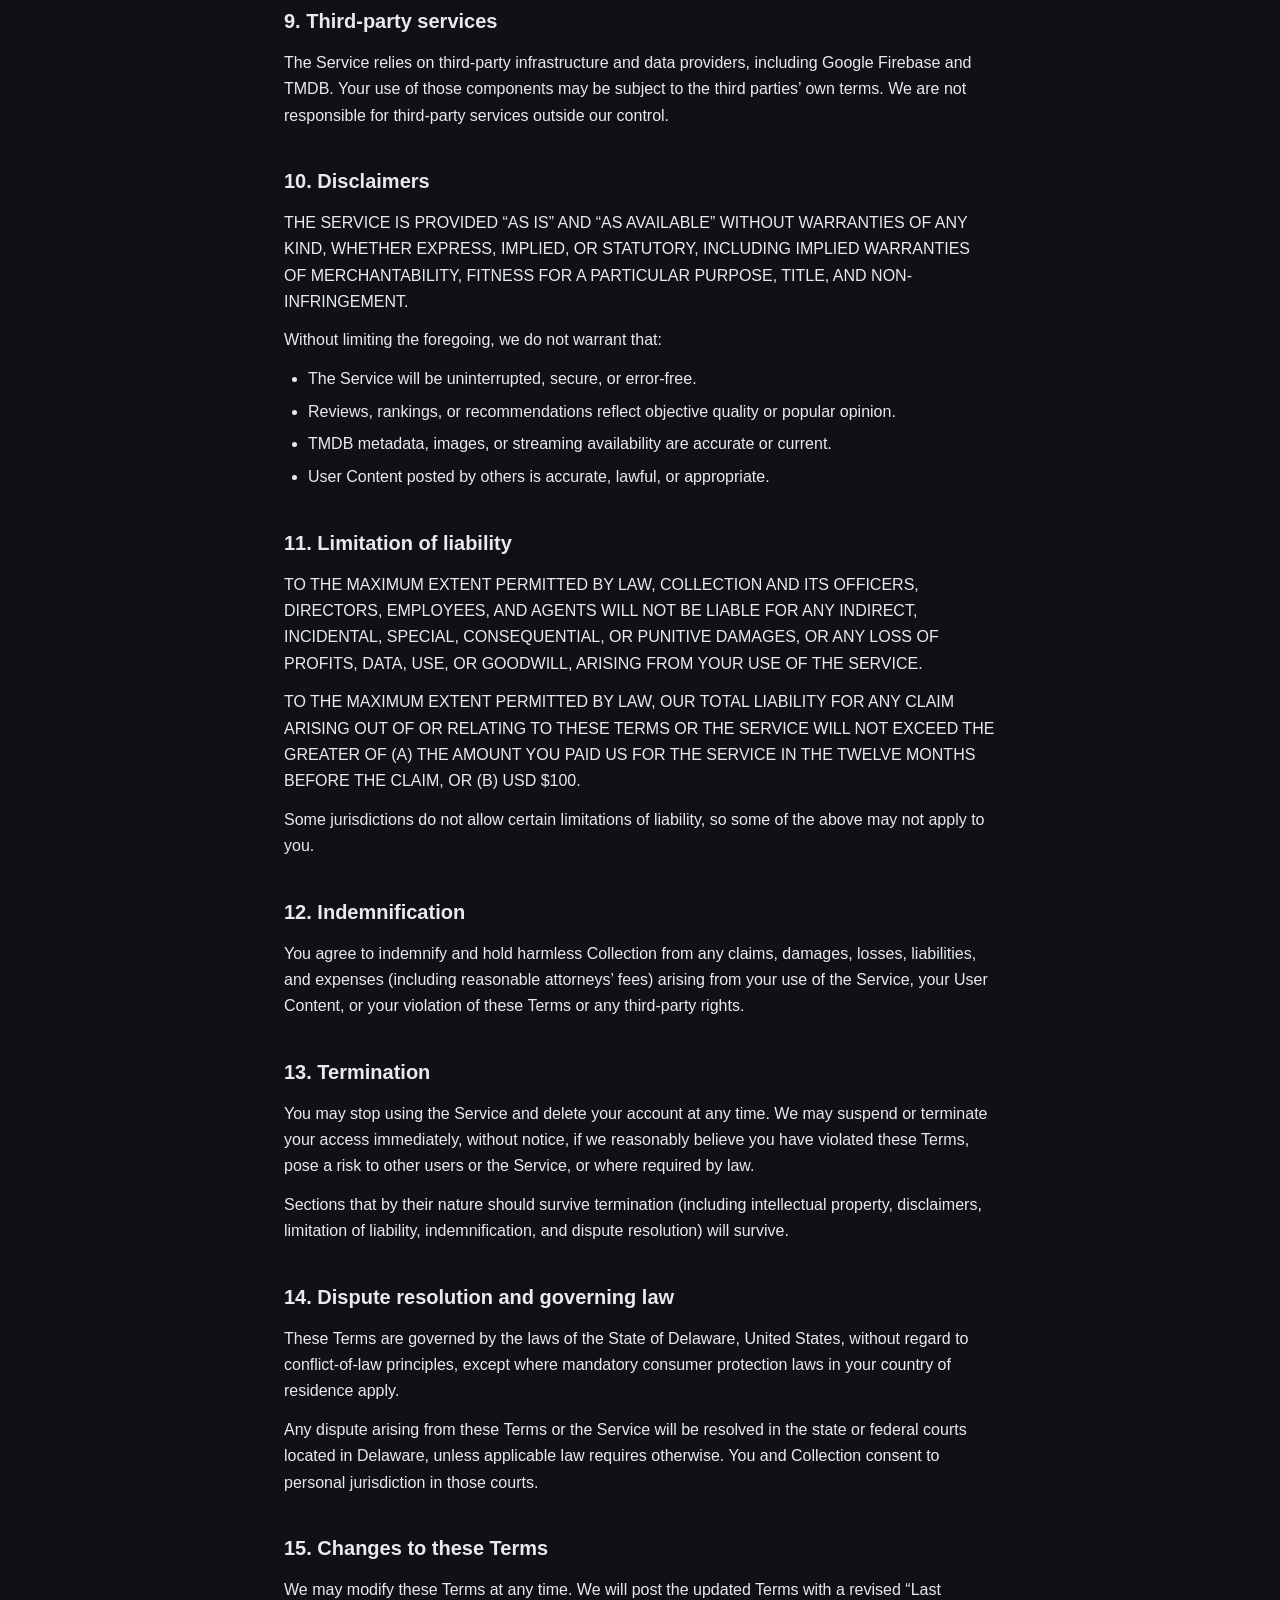
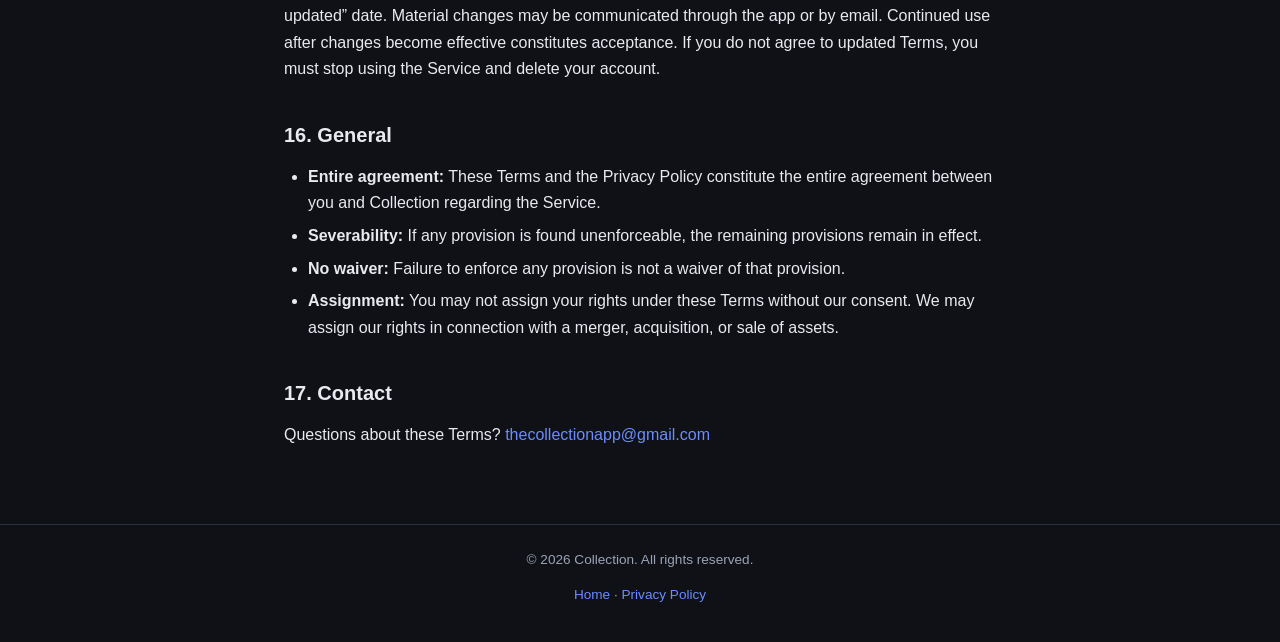
==== commit 8f0bff97: "Update terms.html Add explicit zero-tolerance statement for objectionable content and abusive users " ====
--- a/terms.html
+++ b/terms.html
@@ -20,7 +20,7 @@
 
   <main>
     <h1>Terms of Service</h1>
-    <p class="meta">Effective date: June 9, 2026 · Last updated: June 9, 2026</p>
+    <p class="meta">Effective date: June 9, 2026 · Last updated: August 2, 2026</p>
 
     <p>
       These Terms of Service (“<strong>Terms</strong>”) govern your access to and use of the
@@ -91,6 +91,13 @@
     </p>
 
     <h2>4. User-generated content</h2>
+    <p>
+      <strong>There is zero tolerance for objectionable content or abusive users on the
+      Service.</strong> Objectionable content will be removed, and users who post it or who
+      otherwise abuse, harass, or threaten others may have their accounts suspended or
+      terminated. We review reported content and take appropriate action, typically within
+      24 hours of a report.
+    </p>
 
     <h3>4.1 Your content</h3>
     <p>
@@ -132,7 +139,8 @@
     <p>
       We may (but are not obligated to) monitor, review, remove, or restrict User Content
       or accounts at our discretion, including in response to reports filed by other users
-      (spam, harassment, inappropriate content, or other reasons). We may also suspend or
+      (spam, harassment, inappropriate content, or other reasons). We review all reports
+      and act on valid ones, typically within 24 hours. We may also suspend or
       terminate accounts that violate these Terms.
     </p>
     <p>
@@ -282,10 +290,6 @@
       federal courts located in Delaware, unless applicable law requires otherwise. You and
       Collection consent to personal jurisdiction in those courts.
     </p>
-    <p>
-      <em>Note: Replace the governing law and venue above with your actual legal entity’s
-      jurisdiction before publishing.</em>
-    </p>
 
     <h2>15. Changes to these Terms</h2>
     <p>
